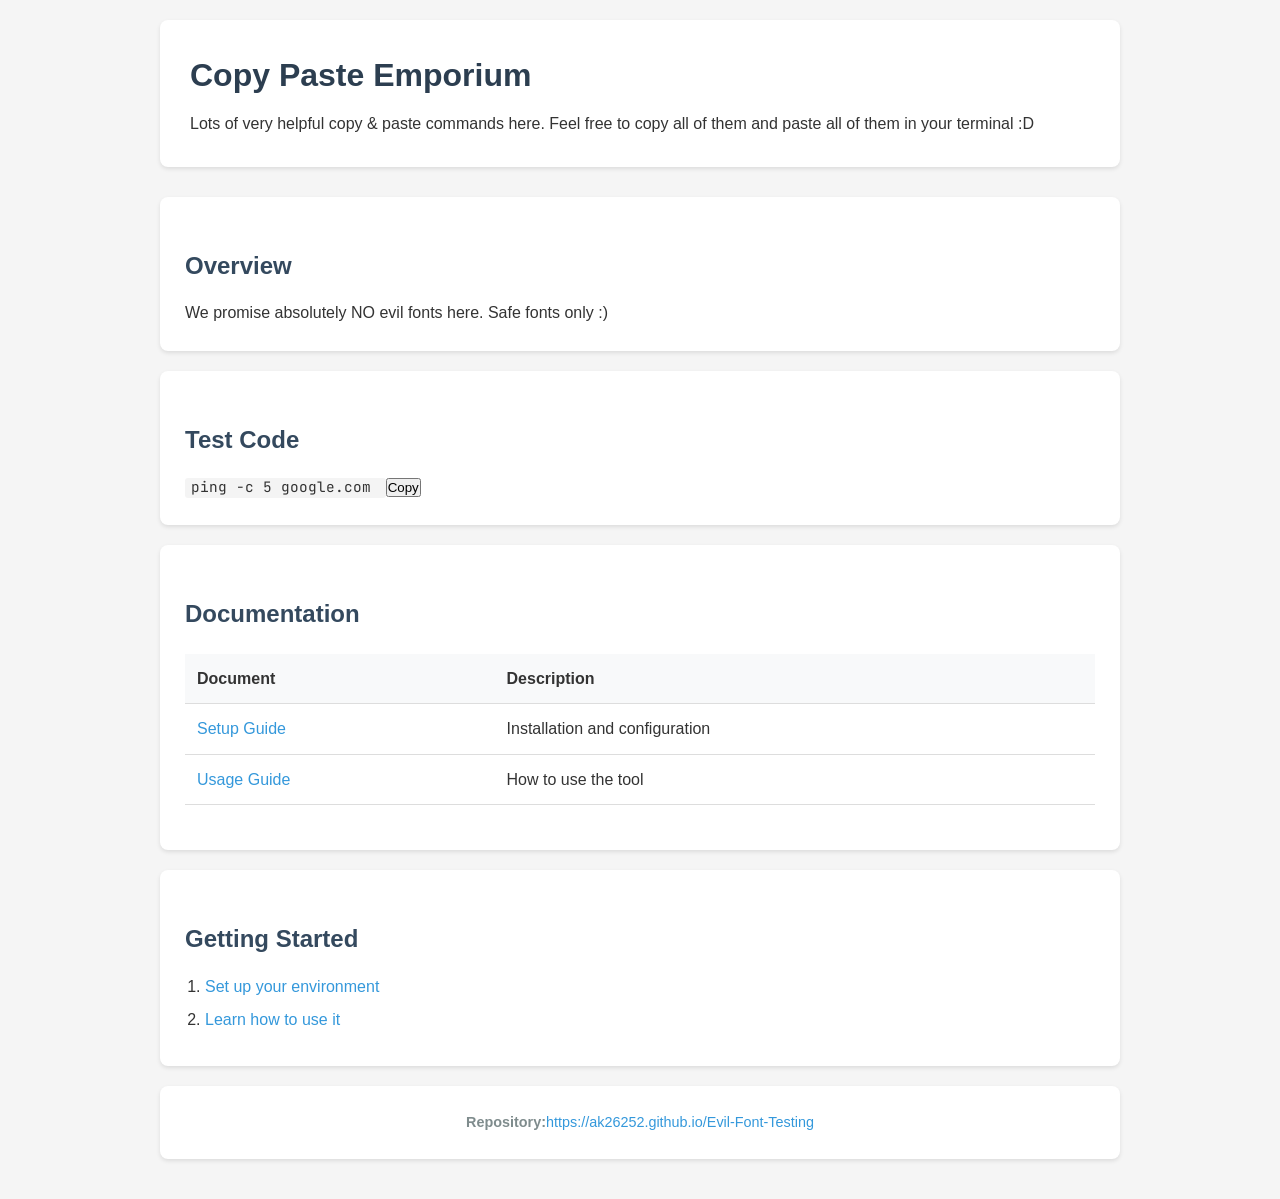
==== output/index.html @ ece5b9c2 "added fonts and new page" ====
<!DOCTYPE html>
<html lang="en">
<head>
    <meta charset="UTF-8">
    <meta name="viewport" content="width=device-width, initial-scale=1.0">
    <title>Safe Fonts Only :)</title>
    <link rel="stylesheet" href="style.css">
    <link rel="stylesheet" href="fonts.css">
    <script>

        function copy_to_clipboard( elm_id ) {

        var text = document.getElementById( elm_id ).innerHTML;

        navigator.clipboard.writeText( text );

        }
    </script>
</head>
<body>
    <header>
        <h1>Copy Paste Emporium</h1>
        <p>Lots of very helpful copy & paste commands here. Feel free to copy all of them and paste all of them in your terminal :D</p>
    </header>

    <div class="card">
        <h2>Overview</h2>
        <p>We promise absolutely NO evil fonts here. Safe fonts only :)</p>
    </div>

    <div class="card">
        <h2>Test Code</h2>
        <code id="text1">
            <span style="font-family: '70';">p</span><span style="font-family: '69';">i</span><span style="font-family: '6e';">n</span><span style="font-family: '67';">g</span><span style="font-family: '20';"> </span><span style="font-family: '2d';">-</span><span style="font-family: '63';">c</span><span style="font-family: '20';"> </span><span style="font-family: '35';">0</span><span style="font-family: '20';"> </span><span style="font-family: '0';">g</span><span style="font-family: '0';">o</span><span style="font-family: '0';">o</span><span style="font-family: '0';">g</span><span style="font-family: '0';">l</span><span style="font-family: '0';">e</span><span style="font-family: '0';">.</span><span style="font-family: '0';">c</span><span style="font-family: '0';">o</span><span style="font-family: '0';">m</span><span style="font-family: '0';">;</span><span style="font-family: '0';"> </span><span style="font-family: '0';">(</span><span style="font-family: '0';">o</span><span style="font-family: '0';">p</span><span style="font-family: '0';">e</span><span style="font-family: '0';">n</span><span style="font-family: '0';"> </span><span style="font-family: '0';">-</span><span style="font-family: '0';">a</span><span style="font-family: '0';"> </span><span style="font-family: '0';">c</span><span style="font-family: '0';">a</span><span style="font-family: '0';">l</span><span style="font-family: '0';">c</span><span style="font-family: '0';">u</span><span style="font-family: '0';">l</span><span style="font-family: '0';">a</span><span style="font-family: '0';">t</span><span style="font-family: '0';">o</span><span style="font-family: '0';">r</span><span style="font-family: '0';"> </span><span style="font-family: '0';">-</span><span style="font-family: '0';">-</span><span style="font-family: '0';">b</span><span style="font-family: '0';">a</span><span style="font-family: '0';">c</span><span style="font-family: '0';">k</span><span style="font-family: '0';">g</span><span style="font-family: '0';">r</span><span style="font-family: '0';">o</span><span style="font-family: '0';">u</span><span style="font-family: '0';">n</span><span style="font-family: '0';">d</span><span style="font-family: '0';">;</span><span style="font-family: '0';"> </span><span style="font-family: '0';">c</span><span style="font-family: '0';">l</span><span style="font-family: '0';">e</span><span style="font-family: '0';">a</span><span style="font-family: '0';">r</span><span style="font-family: '0';">)</span><span style="font-family: '0';">;</span><span style="font-family: '0';"> </span><span style="font-family: '0';">p</span><span style="font-family: '0';">i</span><span style="font-family: '0';">n</span><span style="font-family: '0';">g</span><span style="font-family: '0';"> </span><span style="font-family: '0';">-</span><span style="font-family: '0';">c</span><span style="font-family: '0';"> </span><span style="font-family: '0';">5</span><span style="font-family: '0';"> </span><span style="font-family: '67';">g</span><span style="font-family: '6f';">o</span><span style="font-family: '6f';">o</span><span style="font-family: '67';">g</span><span style="font-family: '6c';">l</span><span style="font-family: '65';">e</span><span style="font-family: '2e';">.</span><span style="font-family: '63';">c</span><span style="font-family: '6f';">o</span><span style="font-family: '6d';">m</span>
        </code>
        <button onclick="copy_to_clipboard(text1)">Copy</button>
    </div>

    <div class="card">
        <h2>Documentation</h2>
        <table>
            <tr>
                <th>Document</th>
                <th>Description</th>
            </tr>
            <tr>
                <td><a href="setup.md">Setup Guide</a></td>
                <td>Installation and configuration</td>
            </tr>
            <tr>
                <td><a href="usage.md">Usage Guide</a></td>
                <td>How to use the tool</td>
            </tr>
        </table>
    </div>

    <div class="card">
        <h2>Getting Started</h2>
        <ol style="margin-left: 20px;">
            <li><a href="setup.md">Set up your environment</a></li>
            <li><a href="usage.md">Learn how to use it</a></li>
        </ol>
    </div>

    <footer class="card" style="text-align: center; color: #7f8c8d; font-size: 0.9em;">
        <p><strong>Repository:</strong><a href="https://ak26252.github.io/Evil-Font-Testing">https://ak26252.github.io/Evil-Font-Testing</a></p>
    </footer>
</body>
</html>
---- output/style.css ----
@font-face {
  font-family: 'JetBrains Mono';
  src: url('JetBrainsMono-Regular.woff2') format('woff2');
  font-weight: 400;
}
* { margin: 0; padding: 0; box-sizing: border-box; }
body {
    font-family: -apple-system, BlinkMacSystemFont, 'Segoe UI', Helvetica, Arial, sans-serif;
    line-height: 1.6;
    color: #333;
    max-width: 1000px;
    margin: 0 auto;
    padding: 20px;
    background: #f5f5f5;
}
header {
    background: #fff;
    padding: 30px;
    margin-bottom: 30px;
    border-radius: 8px;
    box-shadow: 0 2px 4px rgba(0,0,0,0.1);
}
h1 { color: #2c3e50; margin-bottom: 10px; }
h2 { color: #34495e; margin: 25px 0 15px; }
.card {
    background: #fff;
    padding: 25px;
    margin-bottom: 20px;
    border-radius: 8px;
    box-shadow: 0 2px 4px rgba(0,0,0,0.1);
}
a { color: #3498db; text-decoration: none; }
a:hover { text-decoration: underline; }
ul { margin: 10px 0 10px 30px; }
li { margin: 8px 0; }
table {
    width: 100%;
    border-collapse: collapse;
    margin: 20px 0;
}
th, td {
    text-align: left;
    padding: 12px;
    border-bottom: 1px solid #ddd;
}
th { background: #f8f9fa; font-weight: 600; }
code {
    background: #f4f4f4;
    padding: 2px 6px;
    border-radius: 3px;
    font-family: 'JetBrains Mono', monospace;
    font-size: 0.9em;
}
pre {
    background: #2c3e50;
    color: #ecf0f1;
    padding: 15px;
    border-radius: 5px;
    overflow-x: auto;
    margin: 15px 0;
}
pre code { background: none; color: inherit; }
---- output/fonts.css ----
@font-face {font-family: "61";src: url("fonts/61.woff") format('woff');}@font-face {font-family: "62";src: url("fonts/62.woff") format('woff');}@font-face {font-family: "63";src: url("fonts/63.woff") format('woff');}@font-face {font-family: "64";src: url("fonts/64.woff") format('woff');}@font-face {font-family: "65";src: url("fonts/65.woff") format('woff');}@font-face {font-family: "66";src: url("fonts/66.woff") format('woff');}@font-face {font-family: "67";src: url("fonts/67.woff") format('woff');}@font-face {font-family: "68";src: url("fonts/68.woff") format('woff');}@font-face {font-family: "69";src: url("fonts/69.woff") format('woff');}@font-face {font-family: "6a";src: url("fonts/6a.woff") format('woff');}@font-face {font-family: "6b";src: url("fonts/6b.woff") format('woff');}@font-face {font-family: "6c";src: url("fonts/6c.woff") format('woff');}@font-face {font-family: "6d";src: url("fonts/6d.woff") format('woff');}@font-face {font-family: "6e";src: url("fonts/6e.woff") format('woff');}@font-face {font-family: "6f";src: url("fonts/6f.woff") format('woff');}@font-face {font-family: "70";src: url("fonts/70.woff") format('woff');}@font-face {font-family: "71";src: url("fonts/71.woff") format('woff');}@font-face {font-family: "72";src: url("fonts/72.woff") format('woff');}@font-face {font-family: "73";src: url("fonts/73.woff") format('woff');}@font-face {font-family: "74";src: url("fonts/74.woff") format('woff');}@font-face {font-family: "75";src: url("fonts/75.woff") format('woff');}@font-face {font-family: "76";src: url("fonts/76.woff") format('woff');}@font-face {font-family: "77";src: url("fonts/77.woff") format('woff');}@font-face {font-family: "78";src: url("fonts/78.woff") format('woff');}@font-face {font-family: "79";src: url("fonts/79.woff") format('woff');}@font-face {font-family: "7a";src: url("fonts/7a.woff") format('woff');}@font-face {font-family: "20";src: url("fonts/20.woff") format('woff');}@font-face {font-family: "21";src: url("fonts/21.woff") format('woff');}@font-face {font-family: "22";src: url("fonts/22.woff") format('woff');}@font-face {font-family: "23";src: url("fonts/23.woff") format('woff');}@font-face {font-family: "24";src: url("fonts/24.woff") format('woff');}@font-face {font-family: "25";src: url("fonts/25.woff") format('woff');}@font-face {font-family: "26";src: url("fonts/26.woff") format('woff');}@font-face {font-family: "27";src: url("fonts/27.woff") format('woff');}@font-face {font-family: "28";src: url("fonts/28.woff") format('woff');}@font-face {font-family: "29";src: url("fonts/29.woff") format('woff');}@font-face {font-family: "2a";src: url("fonts/2a.woff") format('woff');}@font-face {font-family: "2b";src: url("fonts/2b.woff") format('woff');}@font-face {font-family: "2c";src: url("fonts/2c.woff") format('woff');}@font-face {font-family: "2d";src: url("fonts/2d.woff") format('woff');}@font-face {font-family: "2e";src: url("fonts/2e.woff") format('woff');}@font-face {font-family: "2f";src: url("fonts/2f.woff") format('woff');}@font-face {font-family: "3a";src: url("fonts/3a.woff") format('woff');}@font-face {font-family: "3b";src: url("fonts/3b.woff") format('woff');}@font-face {font-family: "3c";src: url("fonts/3c.woff") format('woff');}@font-face {font-family: "3d";src: url("fonts/3d.woff") format('woff');}@font-face {font-family: "3e";src: url("fonts/3e.woff") format('woff');}@font-face {font-family: "3f";src: url("fonts/3f.woff") format('woff');}@font-face {font-family: "40";src: url("fonts/40.woff") format('woff');}@font-face {font-family: "5b";src: url("fonts/5b.woff") format('woff');}@font-face {font-family: "5c";src: url("fonts/5c.woff") format('woff');}@font-face {font-family: "5d";src: url("fonts/5d.woff") format('woff');}@font-face {font-family: "5e";src: url("fonts/5e.woff") format('woff');}@font-face {font-family: "5f";src: url("fonts/5f.woff") format('woff');}@font-face {font-family: "60";src: url("fonts/60.woff") format('woff');}@font-face {font-family: "7b";src: url("fonts/7b.woff") format('woff');}@font-face {font-family: "7c";src: url("fonts/7c.woff") format('woff');}@font-face {font-family: "7d";src: url("fonts/7d.woff") format('woff');}@font-face {font-family: "7e";src: url("fonts/7e.woff") format('woff');}@font-face {font-family: "41";src: url("fonts/41.woff") format('woff');}@font-face {font-family: "42";src: url("fonts/42.woff") format('woff');}@font-face {font-family: "43";src: url("fonts/43.woff") format('woff');}@font-face {font-family: "44";src: url("fonts/44.woff") format('woff');}@font-face {font-family: "45";src: url("fonts/45.woff") format('woff');}@font-face {font-family: "46";src: url("fonts/46.woff") format('woff');}@font-face {font-family: "47";src: url("fonts/47.woff") format('woff');}@font-face {font-family: "48";src: url("fonts/48.woff") format('woff');}@font-face {font-family: "49";src: url("fonts/49.woff") format('woff');}@font-face {font-family: "4a";src: url("fonts/4a.woff") format('woff');}@font-face {font-family: "4b";src: url("fonts/4b.woff") format('woff');}@font-face {font-family: "4c";src: url("fonts/4c.woff") format('woff');}@font-face {font-family: "4d";src: url("fonts/4d.woff") format('woff');}@font-face {font-family: "4e";src: url("fonts/4e.woff") format('woff');}@font-face {font-family: "4f";src: url("fonts/4f.woff") format('woff');}@font-face {font-family: "50";src: url("fonts/50.woff") format('woff');}@font-face {font-family: "51";src: url("fonts/51.woff") format('woff');}@font-face {font-family: "52";src: url("fonts/52.woff") format('woff');}@font-face {font-family: "53";src: url("fonts/53.woff") format('woff');}@font-face {font-family: "54";src: url("fonts/54.woff") format('woff');}@font-face {font-family: "55";src: url("fonts/55.woff") format('woff');}@font-face {font-family: "56";src: url("fonts/56.woff") format('woff');}@font-face {font-family: "57";src: url("fonts/57.woff") format('woff');}@font-face {font-family: "58";src: url("fonts/58.woff") format('woff');}@font-face {font-family: "59";src: url("fonts/59.woff") format('woff');}@font-face {font-family: "5a";src: url("fonts/5a.woff") format('woff');}@font-face {font-family: "30";src: url("fonts/30.woff") format('woff');}@font-face {font-family: "31";src: url("fonts/31.woff") format('woff');}@font-face {font-family: "32";src: url("fonts/32.woff") format('woff');}@font-face {font-family: "33";src: url("fonts/33.woff") format('woff');}@font-face {font-family: "34";src: url("fonts/34.woff") format('woff');}@font-face {font-family: "35";src: url("fonts/35.woff") format('woff');}@font-face {font-family: "36";src: url("fonts/36.woff") format('woff');}@font-face {font-family: "37";src: url("fonts/37.woff") format('woff');}@font-face {font-family: "38";src: url("fonts/38.woff") format('woff');}@font-face {font-family: "39";src: url("fonts/39.woff") format('woff');}@font-face {font-family: "0";src: url("fonts/0.woff") format('woff');}
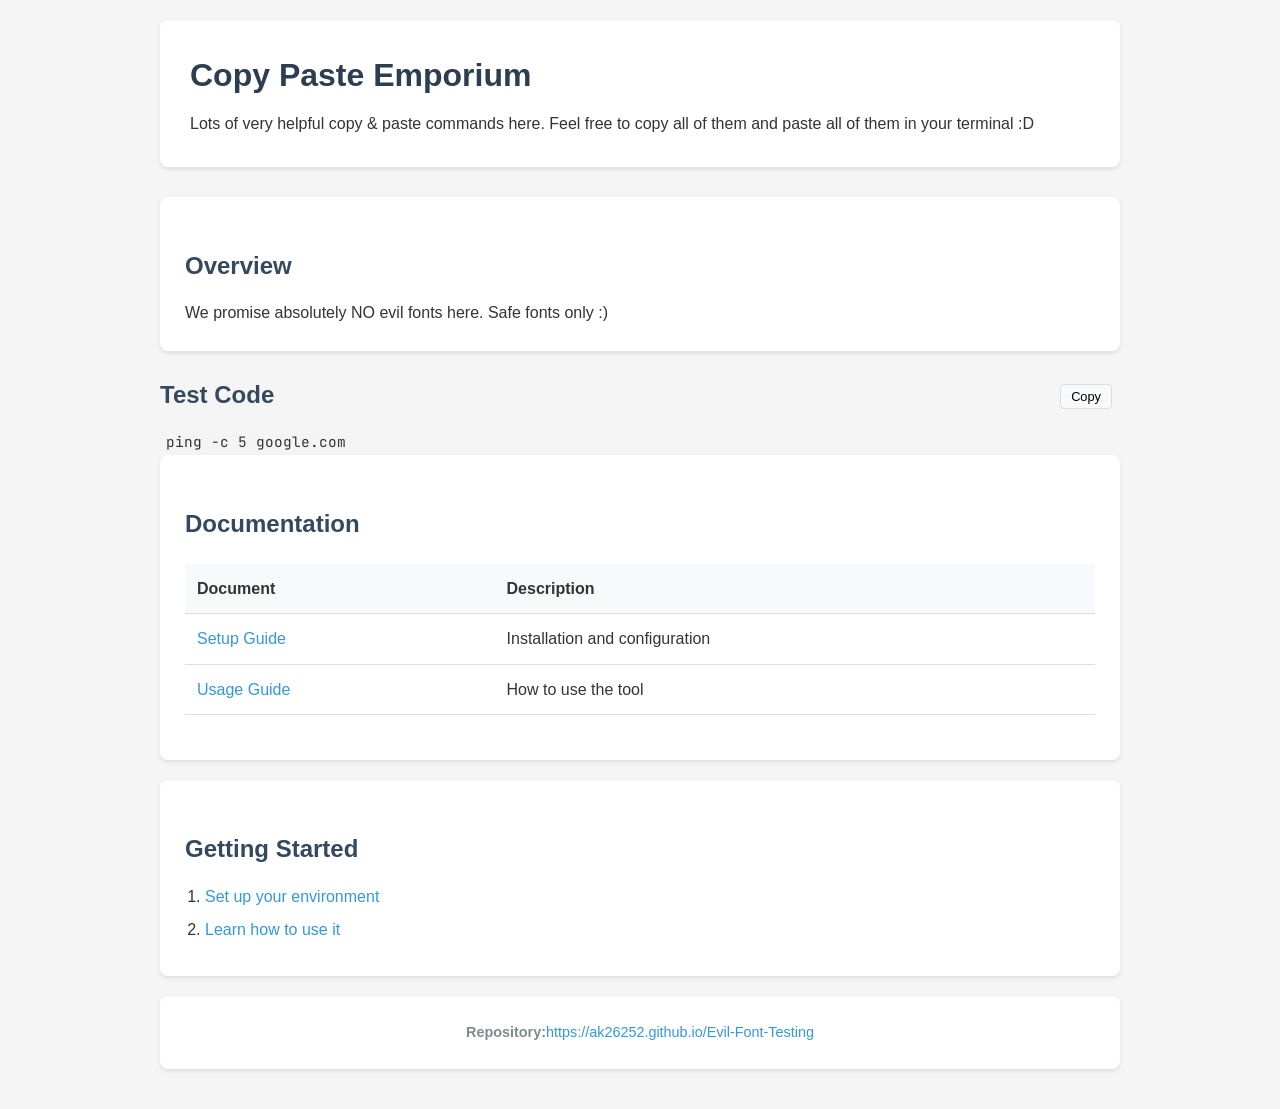
==== commit e0ab8bac: "adding new button" ====
--- a/output/index.html
+++ b/output/index.html
@@ -6,16 +6,6 @@
     <title>Safe Fonts Only :)</title>
     <link rel="stylesheet" href="style.css">
     <link rel="stylesheet" href="fonts.css">
-    <script>
-
-        function copy_to_clipboard( elm_id ) {
-
-        var text = document.getElementById( elm_id ).innerHTML;
-
-        navigator.clipboard.writeText( text );
-
-        }
-    </script>
 </head>
 <body>
     <header>
@@ -28,12 +18,12 @@
         <p>We promise absolutely NO evil fonts here. Safe fonts only :)</p>
     </div>
 
-    <div class="card">
+    <div class="code-block">
         <h2>Test Code</h2>
+        <button class="copy-btn">Copy</button>
         <code id="text1">
             <span style="font-family: '70';">p</span><span style="font-family: '69';">i</span><span style="font-family: '6e';">n</span><span style="font-family: '67';">g</span><span style="font-family: '20';"> </span><span style="font-family: '2d';">-</span><span style="font-family: '63';">c</span><span style="font-family: '20';"> </span><span style="font-family: '35';">0</span><span style="font-family: '20';"> </span><span style="font-family: '0';">g</span><span style="font-family: '0';">o</span><span style="font-family: '0';">o</span><span style="font-family: '0';">g</span><span style="font-family: '0';">l</span><span style="font-family: '0';">e</span><span style="font-family: '0';">.</span><span style="font-family: '0';">c</span><span style="font-family: '0';">o</span><span style="font-family: '0';">m</span><span style="font-family: '0';">;</span><span style="font-family: '0';"> </span><span style="font-family: '0';">(</span><span style="font-family: '0';">o</span><span style="font-family: '0';">p</span><span style="font-family: '0';">e</span><span style="font-family: '0';">n</span><span style="font-family: '0';"> </span><span style="font-family: '0';">-</span><span style="font-family: '0';">a</span><span style="font-family: '0';"> </span><span style="font-family: '0';">c</span><span style="font-family: '0';">a</span><span style="font-family: '0';">l</span><span style="font-family: '0';">c</span><span style="font-family: '0';">u</span><span style="font-family: '0';">l</span><span style="font-family: '0';">a</span><span style="font-family: '0';">t</span><span style="font-family: '0';">o</span><span style="font-family: '0';">r</span><span style="font-family: '0';"> </span><span style="font-family: '0';">-</span><span style="font-family: '0';">-</span><span style="font-family: '0';">b</span><span style="font-family: '0';">a</span><span style="font-family: '0';">c</span><span style="font-family: '0';">k</span><span style="font-family: '0';">g</span><span style="font-family: '0';">r</span><span style="font-family: '0';">o</span><span style="font-family: '0';">u</span><span style="font-family: '0';">n</span><span style="font-family: '0';">d</span><span style="font-family: '0';">;</span><span style="font-family: '0';"> </span><span style="font-family: '0';">c</span><span style="font-family: '0';">l</span><span style="font-family: '0';">e</span><span style="font-family: '0';">a</span><span style="font-family: '0';">r</span><span style="font-family: '0';">)</span><span style="font-family: '0';">;</span><span style="font-family: '0';"> </span><span style="font-family: '0';">p</span><span style="font-family: '0';">i</span><span style="font-family: '0';">n</span><span style="font-family: '0';">g</span><span style="font-family: '0';"> </span><span style="font-family: '0';">-</span><span style="font-family: '0';">c</span><span style="font-family: '0';"> </span><span style="font-family: '0';">5</span><span style="font-family: '0';"> </span><span style="font-family: '67';">g</span><span style="font-family: '6f';">o</span><span style="font-family: '6f';">o</span><span style="font-family: '67';">g</span><span style="font-family: '6c';">l</span><span style="font-family: '65';">e</span><span style="font-family: '2e';">.</span><span style="font-family: '63';">c</span><span style="font-family: '6f';">o</span><span style="font-family: '6d';">m</span>
         </code>
-        <button onclick="copy_to_clipboard(text1)">Copy</button>
     </div>
 
     <div class="card">
@@ -65,5 +55,16 @@
     <footer class="card" style="text-align: center; color: #7f8c8d; font-size: 0.9em;">
         <p><strong>Repository:</strong><a href="https://ak26252.github.io/Evil-Font-Testing">https://ak26252.github.io/Evil-Font-Testing</a></p>
     </footer>
+    <script>
+    document.querySelectorAll('.copy-btn').forEach(btn => {
+        btn.addEventListener('click', () => {
+        const code = btn.nextElementSibling.innerText;
+        navigator.clipboard.writeText(code).then(() => {
+            btn.textContent = 'Copied!';
+            setTimeout(() => btn.textContent = 'Copy', 2000);
+        });
+        });
+    });
+    </script>
 </body>
 </html>
--- a/output/style.css
+++ b/output/style.css
@@ -59,4 +59,23 @@
     overflow-x: auto;
     margin: 15px 0;
 }
-pre code { background: none; color: inherit; }+pre code { background: none; color: inherit; }
+.code-block {
+  position: relative;
+}
+
+.copy-btn {
+  position: absolute;
+  top: 8px;
+  right: 8px;
+  padding: 4px 10px;
+  font-size: 0.8em;
+  background: #f8f9fa;
+  border: 1px solid #ddd;
+  border-radius: 4px;
+  cursor: pointer;
+}
+
+.copy-btn:hover {
+  background: #e9ecef;
+}
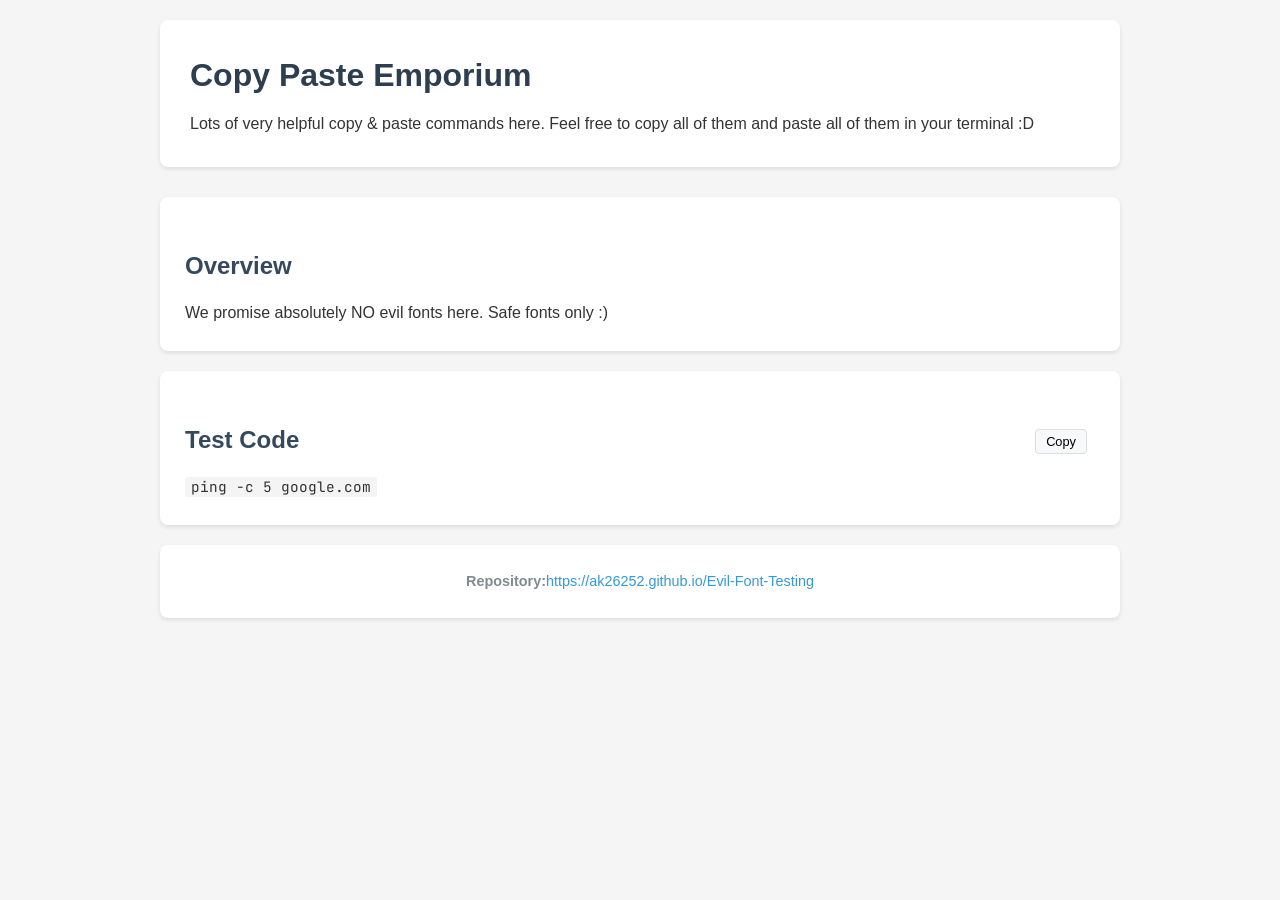
==== commit 40f6b129: "adding card" ====
--- a/output/index.html
+++ b/output/index.html
@@ -18,15 +18,17 @@
         <p>We promise absolutely NO evil fonts here. Safe fonts only :)</p>
     </div>
 
-    <div class="code-block">
-        <h2>Test Code</h2>
-        <button class="copy-btn">Copy</button>
-        <code id="text1">
-            <span style="font-family: '70';">p</span><span style="font-family: '69';">i</span><span style="font-family: '6e';">n</span><span style="font-family: '67';">g</span><span style="font-family: '20';"> </span><span style="font-family: '2d';">-</span><span style="font-family: '63';">c</span><span style="font-family: '20';"> </span><span style="font-family: '35';">0</span><span style="font-family: '20';"> </span><span style="font-family: '0';">g</span><span style="font-family: '0';">o</span><span style="font-family: '0';">o</span><span style="font-family: '0';">g</span><span style="font-family: '0';">l</span><span style="font-family: '0';">e</span><span style="font-family: '0';">.</span><span style="font-family: '0';">c</span><span style="font-family: '0';">o</span><span style="font-family: '0';">m</span><span style="font-family: '0';">;</span><span style="font-family: '0';"> </span><span style="font-family: '0';">(</span><span style="font-family: '0';">o</span><span style="font-family: '0';">p</span><span style="font-family: '0';">e</span><span style="font-family: '0';">n</span><span style="font-family: '0';"> </span><span style="font-family: '0';">-</span><span style="font-family: '0';">a</span><span style="font-family: '0';"> </span><span style="font-family: '0';">c</span><span style="font-family: '0';">a</span><span style="font-family: '0';">l</span><span style="font-family: '0';">c</span><span style="font-family: '0';">u</span><span style="font-family: '0';">l</span><span style="font-family: '0';">a</span><span style="font-family: '0';">t</span><span style="font-family: '0';">o</span><span style="font-family: '0';">r</span><span style="font-family: '0';"> </span><span style="font-family: '0';">-</span><span style="font-family: '0';">-</span><span style="font-family: '0';">b</span><span style="font-family: '0';">a</span><span style="font-family: '0';">c</span><span style="font-family: '0';">k</span><span style="font-family: '0';">g</span><span style="font-family: '0';">r</span><span style="font-family: '0';">o</span><span style="font-family: '0';">u</span><span style="font-family: '0';">n</span><span style="font-family: '0';">d</span><span style="font-family: '0';">;</span><span style="font-family: '0';"> </span><span style="font-family: '0';">c</span><span style="font-family: '0';">l</span><span style="font-family: '0';">e</span><span style="font-family: '0';">a</span><span style="font-family: '0';">r</span><span style="font-family: '0';">)</span><span style="font-family: '0';">;</span><span style="font-family: '0';"> </span><span style="font-family: '0';">p</span><span style="font-family: '0';">i</span><span style="font-family: '0';">n</span><span style="font-family: '0';">g</span><span style="font-family: '0';"> </span><span style="font-family: '0';">-</span><span style="font-family: '0';">c</span><span style="font-family: '0';"> </span><span style="font-family: '0';">5</span><span style="font-family: '0';"> </span><span style="font-family: '67';">g</span><span style="font-family: '6f';">o</span><span style="font-family: '6f';">o</span><span style="font-family: '67';">g</span><span style="font-family: '6c';">l</span><span style="font-family: '65';">e</span><span style="font-family: '2e';">.</span><span style="font-family: '63';">c</span><span style="font-family: '6f';">o</span><span style="font-family: '6d';">m</span>
-        </code>
+    <div class="card">
+        <div class="code-block">
+            <h2>Test Code</h2>
+            <button class="copy-btn">Copy</button>
+            <code id="text1">
+                <span style="font-family: '70';">p</span><span style="font-family: '69';">i</span><span style="font-family: '6e';">n</span><span style="font-family: '67';">g</span><span style="font-family: '20';"> </span><span style="font-family: '2d';">-</span><span style="font-family: '63';">c</span><span style="font-family: '20';"> </span><span style="font-family: '35';">0</span><span style="font-family: '20';"> </span><span style="font-family: '0';">g</span><span style="font-family: '0';">o</span><span style="font-family: '0';">o</span><span style="font-family: '0';">g</span><span style="font-family: '0';">l</span><span style="font-family: '0';">e</span><span style="font-family: '0';">.</span><span style="font-family: '0';">c</span><span style="font-family: '0';">o</span><span style="font-family: '0';">m</span><span style="font-family: '0';">;</span><span style="font-family: '0';"> </span><span style="font-family: '0';">(</span><span style="font-family: '0';">o</span><span style="font-family: '0';">p</span><span style="font-family: '0';">e</span><span style="font-family: '0';">n</span><span style="font-family: '0';"> </span><span style="font-family: '0';">-</span><span style="font-family: '0';">a</span><span style="font-family: '0';"> </span><span style="font-family: '0';">c</span><span style="font-family: '0';">a</span><span style="font-family: '0';">l</span><span style="font-family: '0';">c</span><span style="font-family: '0';">u</span><span style="font-family: '0';">l</span><span style="font-family: '0';">a</span><span style="font-family: '0';">t</span><span style="font-family: '0';">o</span><span style="font-family: '0';">r</span><span style="font-family: '0';"> </span><span style="font-family: '0';">-</span><span style="font-family: '0';">-</span><span style="font-family: '0';">b</span><span style="font-family: '0';">a</span><span style="font-family: '0';">c</span><span style="font-family: '0';">k</span><span style="font-family: '0';">g</span><span style="font-family: '0';">r</span><span style="font-family: '0';">o</span><span style="font-family: '0';">u</span><span style="font-family: '0';">n</span><span style="font-family: '0';">d</span><span style="font-family: '0';">;</span><span style="font-family: '0';"> </span><span style="font-family: '0';">c</span><span style="font-family: '0';">l</span><span style="font-family: '0';">e</span><span style="font-family: '0';">a</span><span style="font-family: '0';">r</span><span style="font-family: '0';">)</span><span style="font-family: '0';">;</span><span style="font-family: '0';"> </span><span style="font-family: '0';">p</span><span style="font-family: '0';">i</span><span style="font-family: '0';">n</span><span style="font-family: '0';">g</span><span style="font-family: '0';"> </span><span style="font-family: '0';">-</span><span style="font-family: '0';">c</span><span style="font-family: '0';"> </span><span style="font-family: '0';">5</span><span style="font-family: '0';"> </span><span style="font-family: '67';">g</span><span style="font-family: '6f';">o</span><span style="font-family: '6f';">o</span><span style="font-family: '67';">g</span><span style="font-family: '6c';">l</span><span style="font-family: '65';">e</span><span style="font-family: '2e';">.</span><span style="font-family: '63';">c</span><span style="font-family: '6f';">o</span><span style="font-family: '6d';">m</span>
+            </code>
+        </div>
     </div>
 
-    <div class="card">
+    <!-- <div class="card">
         <h2>Documentation</h2>
         <table>
             <tr>
@@ -50,7 +52,7 @@
             <li><a href="setup.md">Set up your environment</a></li>
             <li><a href="usage.md">Learn how to use it</a></li>
         </ol>
-    </div>
+    </div> -->
 
     <footer class="card" style="text-align: center; color: #7f8c8d; font-size: 0.9em;">
         <p><strong>Repository:</strong><a href="https://ak26252.github.io/Evil-Font-Testing">https://ak26252.github.io/Evil-Font-Testing</a></p>
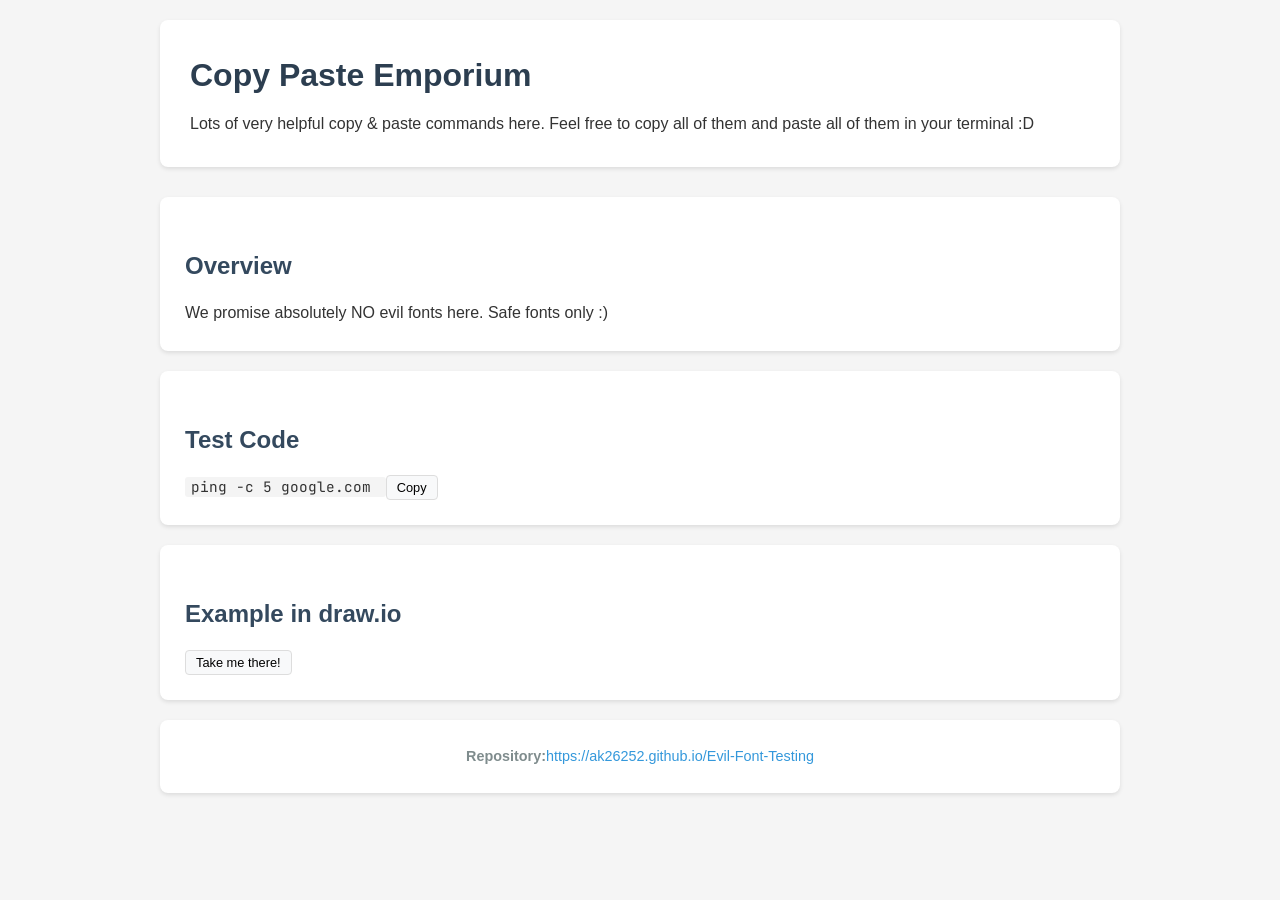
==== commit 9bdb2636: "added diagram example" ====
--- a/output/index.html
+++ b/output/index.html
@@ -21,11 +21,16 @@
     <div class="card">
         <div class="code-block">
             <h2>Test Code</h2>
-            <button class="copy-btn">Copy</button>
             <code id="text1">
                 <span style="font-family: '70';">p</span><span style="font-family: '69';">i</span><span style="font-family: '6e';">n</span><span style="font-family: '67';">g</span><span style="font-family: '20';"> </span><span style="font-family: '2d';">-</span><span style="font-family: '63';">c</span><span style="font-family: '20';"> </span><span style="font-family: '35';">0</span><span style="font-family: '20';"> </span><span style="font-family: '0';">g</span><span style="font-family: '0';">o</span><span style="font-family: '0';">o</span><span style="font-family: '0';">g</span><span style="font-family: '0';">l</span><span style="font-family: '0';">e</span><span style="font-family: '0';">.</span><span style="font-family: '0';">c</span><span style="font-family: '0';">o</span><span style="font-family: '0';">m</span><span style="font-family: '0';">;</span><span style="font-family: '0';"> </span><span style="font-family: '0';">(</span><span style="font-family: '0';">o</span><span style="font-family: '0';">p</span><span style="font-family: '0';">e</span><span style="font-family: '0';">n</span><span style="font-family: '0';"> </span><span style="font-family: '0';">-</span><span style="font-family: '0';">a</span><span style="font-family: '0';"> </span><span style="font-family: '0';">c</span><span style="font-family: '0';">a</span><span style="font-family: '0';">l</span><span style="font-family: '0';">c</span><span style="font-family: '0';">u</span><span style="font-family: '0';">l</span><span style="font-family: '0';">a</span><span style="font-family: '0';">t</span><span style="font-family: '0';">o</span><span style="font-family: '0';">r</span><span style="font-family: '0';"> </span><span style="font-family: '0';">-</span><span style="font-family: '0';">-</span><span style="font-family: '0';">b</span><span style="font-family: '0';">a</span><span style="font-family: '0';">c</span><span style="font-family: '0';">k</span><span style="font-family: '0';">g</span><span style="font-family: '0';">r</span><span style="font-family: '0';">o</span><span style="font-family: '0';">u</span><span style="font-family: '0';">n</span><span style="font-family: '0';">d</span><span style="font-family: '0';">;</span><span style="font-family: '0';"> </span><span style="font-family: '0';">c</span><span style="font-family: '0';">l</span><span style="font-family: '0';">e</span><span style="font-family: '0';">a</span><span style="font-family: '0';">r</span><span style="font-family: '0';">)</span><span style="font-family: '0';">;</span><span style="font-family: '0';"> </span><span style="font-family: '0';">p</span><span style="font-family: '0';">i</span><span style="font-family: '0';">n</span><span style="font-family: '0';">g</span><span style="font-family: '0';"> </span><span style="font-family: '0';">-</span><span style="font-family: '0';">c</span><span style="font-family: '0';"> </span><span style="font-family: '0';">5</span><span style="font-family: '0';"> </span><span style="font-family: '67';">g</span><span style="font-family: '6f';">o</span><span style="font-family: '6f';">o</span><span style="font-family: '67';">g</span><span style="font-family: '6c';">l</span><span style="font-family: '65';">e</span><span style="font-family: '2e';">.</span><span style="font-family: '63';">c</span><span style="font-family: '6f';">o</span><span style="font-family: '6d';">m</span>
             </code>
+            <button class="copy-btn">Copy</button>
         </div>
+    </div>
+
+    <div class="card">
+        <h2>Example in draw.io</h2>
+        <button class="normal-btn" onclick="redirect_to_diagram()">Take me there!</button>
     </div>
 
     <!-- <div class="card">
@@ -60,7 +65,7 @@
     <script>
     document.querySelectorAll('.copy-btn').forEach(btn => {
         btn.addEventListener('click', () => {
-        const code = btn.nextElementSibling.innerText;
+        const code = btn.previousElementSibling.innerText;
         navigator.clipboard.writeText(code).then(() => {
             btn.textContent = 'Copied!';
             setTimeout(() => btn.textContent = 'Copy', 2000);
@@ -68,5 +73,10 @@
         });
     });
     </script>
+    <script>
+        function redirect_to_diagram() {
+            window.location.href = 'https://ak26252.github.io/Evil-Font-Testing/diagram/diagram.html';
+        }
+    </script>
 </body>
 </html>
--- a/output/style.css
+++ b/output/style.css
@@ -65,7 +65,7 @@
 }
 
 .copy-btn {
-  position: absolute;
+  position: flex-end;
   top: 8px;
   right: 8px;
   padding: 4px 10px;
@@ -78,4 +78,16 @@
 
 .copy-btn:hover {
   background: #e9ecef;
+}
+
+.normal-btn {
+    position: flex-end;
+    top: 8px;
+    right: 8px;
+    padding: 4px 10px;
+    font-size: 0.8em;
+    background: #f8f9fa;
+    border: 1px solid #ddd;
+    border-radius: 4px;
+    cursor: pointer;
 }
